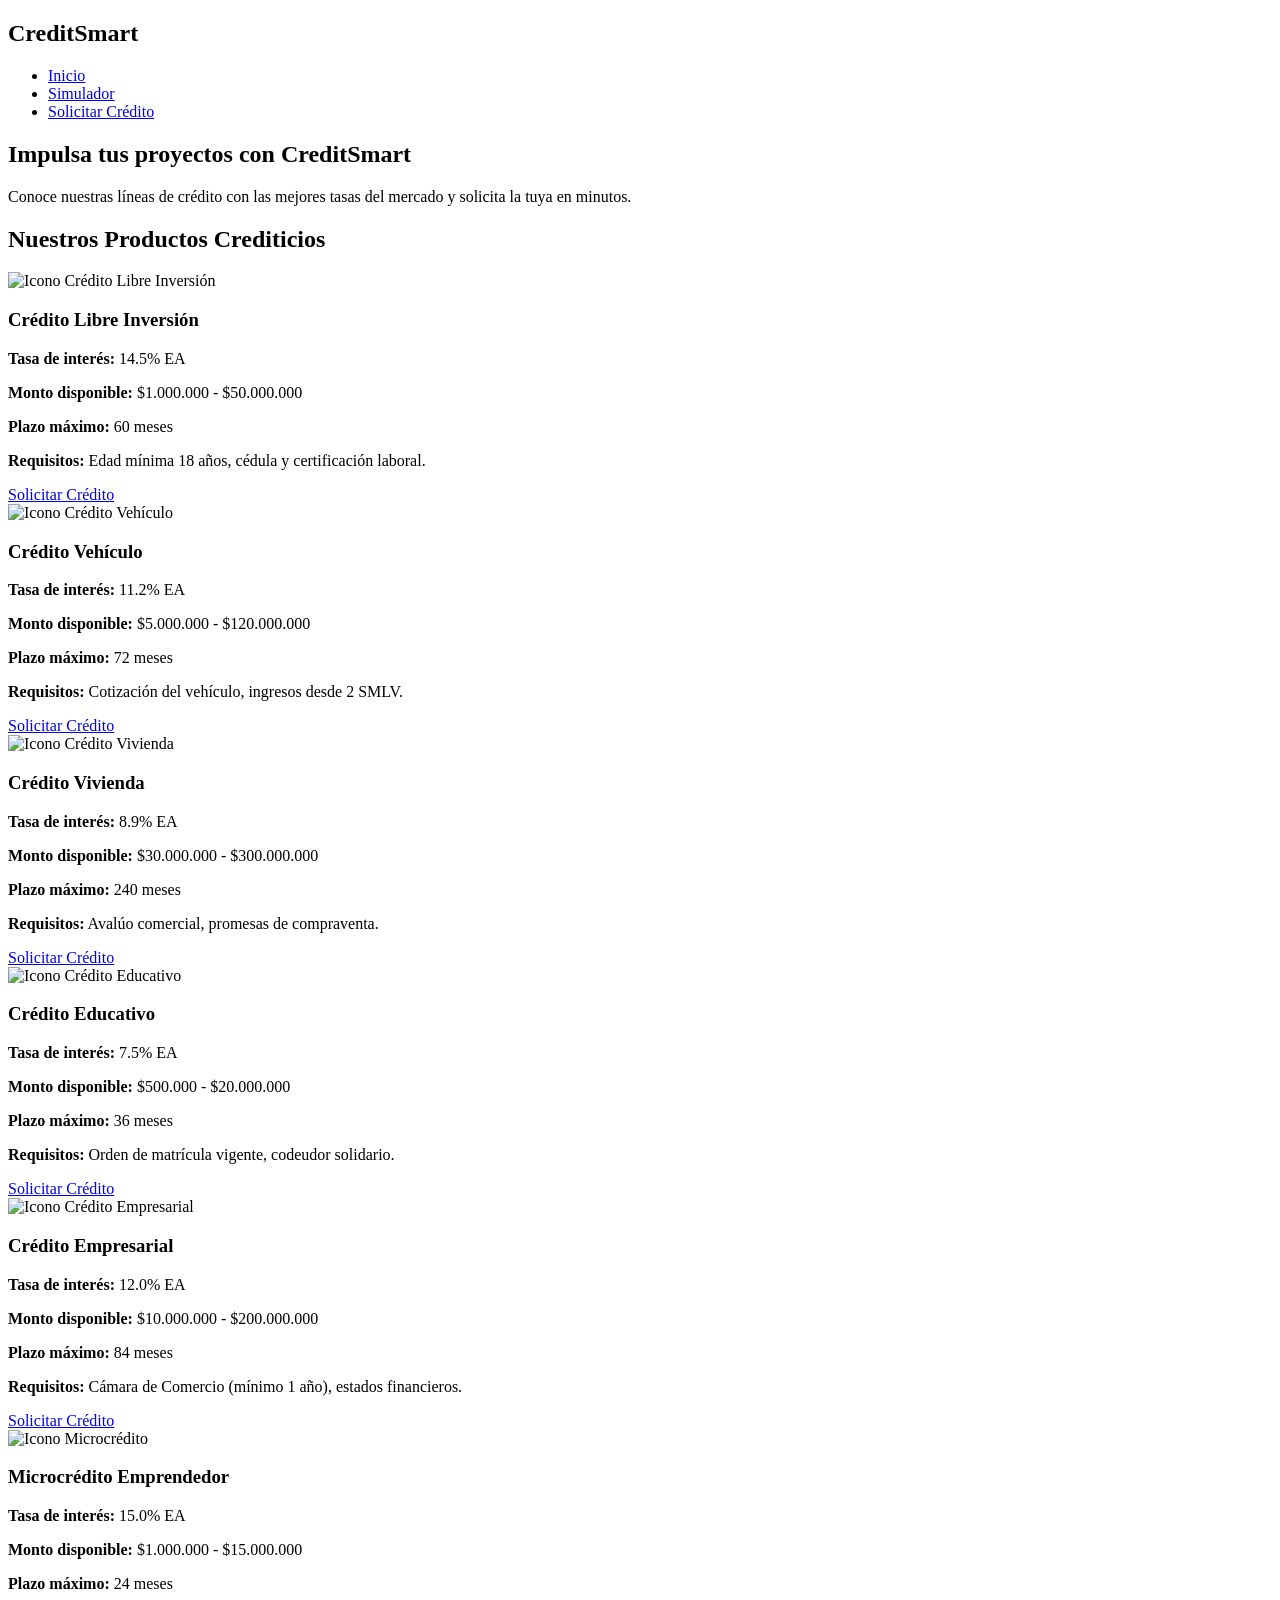
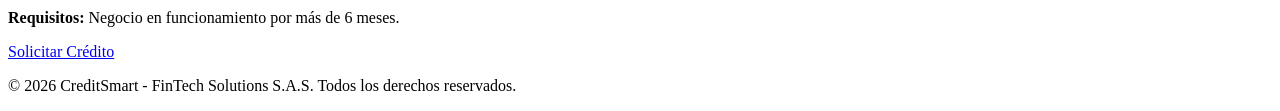
==== index.html @ afccb5d5 "feat: estructura base HTML5 semantica para index.html" ====
<!DOCTYPE html>
<html lang="es">
<head>
    <meta charset="UTF-8">
    <meta name="viewport" content="width=device-width, initial-scale=1.0">
    <title>CreditSmart - Catálogo de Créditos</title>
</head>
<body>

    <!-- Encabezado y Navegación Principal -->
    <header>
        <nav>
            <div class="brand">
                <h2>CreditSmart</h2>
            </div>
            <ul>
                <li><a href="index.html" class="active">Inicio</a></li>
                <li><a href="simulador.html">Simulador</a></li>
                <li><a href="solicitar.html">Solicitar Crédito</a></li>
            </ul>
        </nav>
    </header>

    <!-- Contenido Principal -->
    <main>
        <!-- Sección Banner/Hero -->
        <section class="hero">
            <h1>Impulsa tus proyectos con CreditSmart</h1>
            <p>Conoce nuestras líneas de crédito con las mejores tasas del mercado y solicita la tuya en minutos.</p>
        </section>

        <!-- Sección Catálogo de Productos -->
        <section class="catalog">
            <h2>Nuestros Productos Crediticios</h2>
            
            <div class="cards-container">
                
                <!-- Tarjeta 1: Libre Inversión -->
                <article class="credit-card">
                    <img src="https://placehold.co/100x100?text=Libre+Inversion" alt="Icono Crédito Libre Inversión">
                    <h3>Crédito Libre Inversión</h3>
                    <p class="interest-rate"><strong>Tasa de interés:</strong> 14.5% EA</p>
                    <p class="amount"><strong>Monto disponible:</strong> $1.000.000 - $50.000.000</p>
                    <p class="term"><strong>Plazo máximo:</strong> 60 meses</p>
                    <p class="requirements"><strong>Requisitos:</strong> Edad mínima 18 años, cédula y certificación laboral.</p>
                    <a href="solicitar.html" class="btn">Solicitar Crédito</a>
                </article>

                <!-- Tarjeta 2: Crédito Vehículo -->
                <article class="credit-card">
                    <img src="https://placehold.co/100x100?text=Vehiculo" alt="Icono Crédito Vehículo">
                    <h3>Crédito Vehículo</h3>
                    <p class="interest-rate"><strong>Tasa de interés:</strong> 11.2% EA</p>
                    <p class="amount"><strong>Monto disponible:</strong> $5.000.000 - $120.000.000</p>
                    <p class="term"><strong>Plazo máximo:</strong> 72 meses</p>
                    <p class="requirements"><strong>Requisitos:</strong> Cotización del vehículo, ingresos desde 2 SMLV.</p>
                    <a href="solicitar.html" class="btn">Solicitar Crédito</a>
                </article>

                <!-- Tarjeta 3: Crédito Vivienda -->
                <article class="credit-card">
                    <img src="https://placehold.co/100x100?text=Vivienda" alt="Icono Crédito Vivienda">
                    <h3>Crédito Vivienda</h3>
                    <p class="interest-rate"><strong>Tasa de interés:</strong> 8.9% EA</p>
                    <p class="amount"><strong>Monto disponible:</strong> $30.000.000 - $300.000.000</p>
                    <p class="term"><strong>Plazo máximo:</strong> 240 meses</p>
                    <p class="requirements"><strong>Requisitos:</strong> Avalúo comercial, promesas de compraventa.</p>
                    <a href="solicitar.html" class="btn">Solicitar Crédito</a>
                </article>

                <!-- Tarjeta 4: Crédito Educativo -->
                <article class="credit-card">
                    <img src="https://placehold.co/100x100?text=Educativo" alt="Icono Crédito Educativo">
                    <h3>Crédito Educativo</h3>
                    <p class="interest-rate"><strong>Tasa de interés:</strong> 7.5% EA</p>
                    <p class="amount"><strong>Monto disponible:</strong> $500.000 - $20.000.000</p>
                    <p class="term"><strong>Plazo máximo:</strong> 36 meses</p>
                    <p class="requirements"><strong>Requisitos:</strong> Orden de matrícula vigente, codeudor solidario.</p>
                    <a href="solicitar.html" class="btn">Solicitar Crédito</a>
                </article>

                <!-- Tarjeta 5: Crédito Empresarial -->
                <article class="credit-card">
                    <img src="https://placehold.co/100x100?text=Empresarial" alt="Icono Crédito Empresarial">
                    <h3>Crédito Empresarial</h3>
                    <p class="interest-rate"><strong>Tasa de interés:</strong> 12.0% EA</p>
                    <p class="amount"><strong>Monto disponible:</strong> $10.000.000 - $200.000.000</p>
                    <p class="term"><strong>Plazo máximo:</strong> 84 meses</p>
                    <p class="requirements"><strong>Requisitos:</strong> Cámara de Comercio (mínimo 1 año), estados financieros.</p>
                    <a href="solicitar.html" class="btn">Solicitar Crédito</a>
                </article>

                <!-- Tarjeta 6: Microcrédito -->
                <article class="credit-card">
                    <img src="https://placehold.co/100x100?text=Microcredito" alt="Icono Microcrédito">
                    <h3>Microcrédito Emprendedor</h3>
                    <p class="interest-rate"><strong>Tasa de interés:</strong> 15.0% EA</p>
                    <p class="amount"><strong>Monto disponible:</strong> $1.000.000 - $15.000.000</p>
                    <p class="term"><strong>Plazo máximo:</strong> 24 meses</p>
                    <p class="requirements"><strong>Requisitos:</strong> Negocio en funcionamiento por más de 6 meses.</p>
                    <a href="solicitar.html" class="btn">Solicitar Crédito</a>
                </article>

            </div>
        </section>
    </main>

    <!-- Pie de Página -->
    <footer>
        <p>&copy; 2026 CreditSmart - FinTech Solutions S.A.S. Todos los derechos reservados.</p>
    </footer>

</body>
</html>
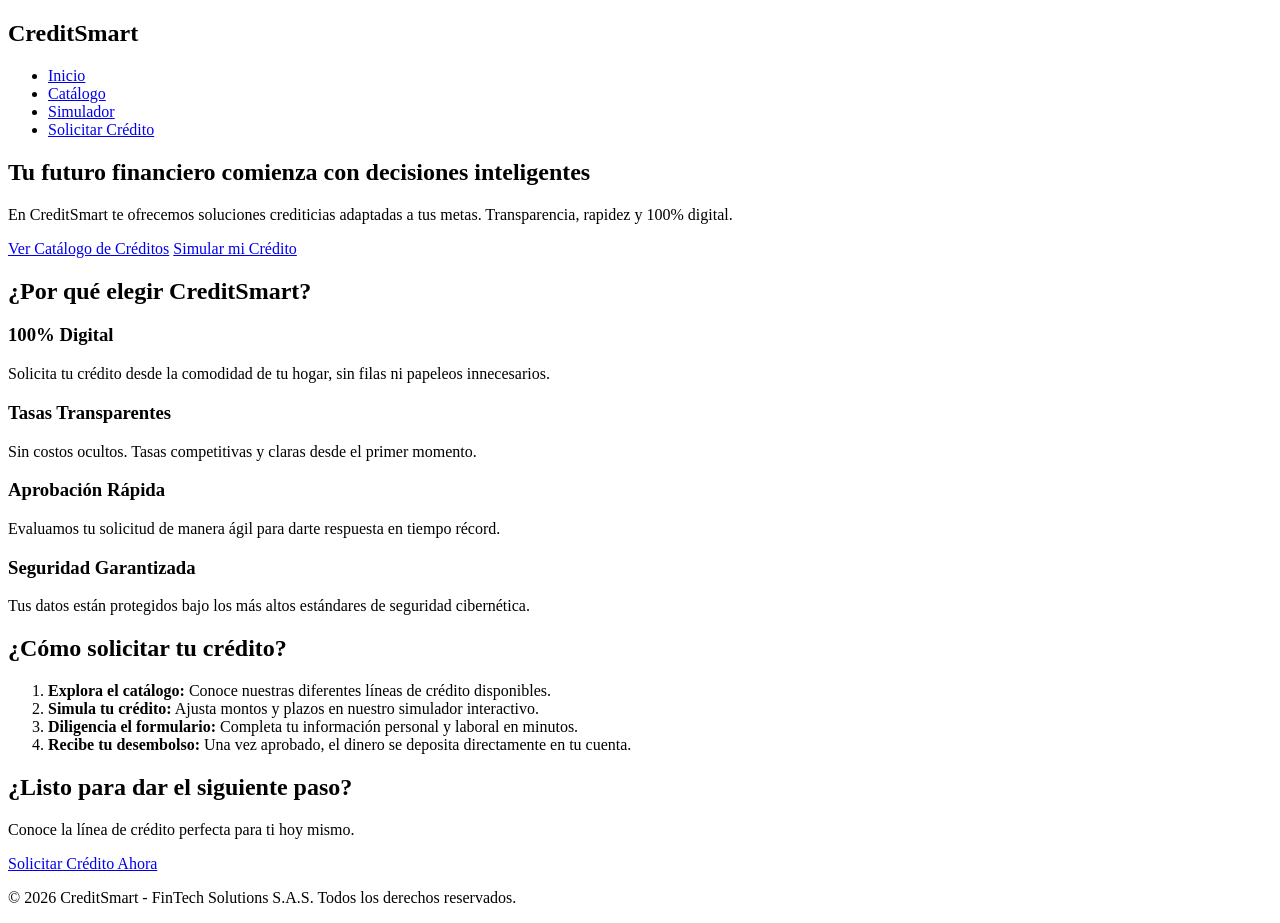
==== commit c0f4fdcd: "feat: creación landing page principal (index.html) y separación de la página de catálogo" ====
--- a/index.html
+++ b/index.html
@@ -3,11 +3,11 @@
 <head>
     <meta charset="UTF-8">
     <meta name="viewport" content="width=device-width, initial-scale=1.0">
-    <title>CreditSmart - Catálogo de Créditos</title>
+    <title>CreditSmart - Tu Aliado Financiero</title>
 </head>
 <body>
 
-    <!-- Encabezado y Navegación Principal -->
+    <!-- Encabezado y Navegación -->
     <header>
         <nav>
             <div class="brand">
@@ -15,97 +15,69 @@
             </div>
             <ul>
                 <li><a href="index.html" class="active">Inicio</a></li>
-                <li><a href="simulador.html">Simulador</a></li>
-                <li><a href="solicitar.html">Solicitar Crédito</a></li>
+                <li><a href="catalog.html">Catálogo</a></li>
+                <li><a href="simulator.html">Simulador</a></li>
+                <li><a href="request.html">Solicitar Crédito</a></li>
             </ul>
         </nav>
     </header>
 
-    <!-- Contenido Principal -->
     <main>
-        <!-- Sección Banner/Hero -->
+        <!-- Sección Banner Principal / Hero -->
         <section class="hero">
-            <h1>Impulsa tus proyectos con CreditSmart</h1>
-            <p>Conoce nuestras líneas de crédito con las mejores tasas del mercado y solicita la tuya en minutos.</p>
+            <h1>Tu futuro financiero comienza con decisiones inteligentes</h1>
+            <p>En CreditSmart te ofrecemos soluciones crediticias adaptadas a tus metas. Transparencia, rapidez y 100% digital.</p>
+            <div class="hero-buttons">
+                <a href="catalog.html" class="btn btn-primary">Ver Catálogo de Créditos</a>
+                <a href="simulator.html" class="btn btn-secondary">Simular mi Crédito</a>
+            </div>
         </section>
 
-        <!-- Sección Catálogo de Productos -->
-        <section class="catalog">
-            <h2>Nuestros Productos Crediticios</h2>
-            
-            <div class="cards-container">
-                
-                <!-- Tarjeta 1: Libre Inversión -->
-                <article class="credit-card">
-                    <img src="https://placehold.co/100x100?text=Libre+Inversion" alt="Icono Crédito Libre Inversión">
-                    <h3>Crédito Libre Inversión</h3>
-                    <p class="interest-rate"><strong>Tasa de interés:</strong> 14.5% EA</p>
-                    <p class="amount"><strong>Monto disponible:</strong> $1.000.000 - $50.000.000</p>
-                    <p class="term"><strong>Plazo máximo:</strong> 60 meses</p>
-                    <p class="requirements"><strong>Requisitos:</strong> Edad mínima 18 años, cédula y certificación laboral.</p>
-                    <a href="solicitar.html" class="btn">Solicitar Crédito</a>
+        <!-- Sección de Características y Beneficios -->
+        <section class="features">
+            <h2>¿Por qué elegir CreditSmart?</h2>
+            <div class="features-grid">
+                <article class="feature-card">
+                    <h3>100% Digital</h3>
+                    <p>Solicita tu crédito desde la comodidad de tu hogar, sin filas ni papeleos innecesarios.</p>
                 </article>
 
-                <!-- Tarjeta 2: Crédito Vehículo -->
-                <article class="credit-card">
-                    <img src="https://placehold.co/100x100?text=Vehiculo" alt="Icono Crédito Vehículo">
-                    <h3>Crédito Vehículo</h3>
-                    <p class="interest-rate"><strong>Tasa de interés:</strong> 11.2% EA</p>
-                    <p class="amount"><strong>Monto disponible:</strong> $5.000.000 - $120.000.000</p>
-                    <p class="term"><strong>Plazo máximo:</strong> 72 meses</p>
-                    <p class="requirements"><strong>Requisitos:</strong> Cotización del vehículo, ingresos desde 2 SMLV.</p>
-                    <a href="solicitar.html" class="btn">Solicitar Crédito</a>
+                <article class="feature-card">
+                    <h3>Tasas Transparentes</h3>
+                    <p>Sin costos ocultos. Tasas competitivas y claras desde el primer momento.</p>
                 </article>
 
-                <!-- Tarjeta 3: Crédito Vivienda -->
-                <article class="credit-card">
-                    <img src="https://placehold.co/100x100?text=Vivienda" alt="Icono Crédito Vivienda">
-                    <h3>Crédito Vivienda</h3>
-                    <p class="interest-rate"><strong>Tasa de interés:</strong> 8.9% EA</p>
-                    <p class="amount"><strong>Monto disponible:</strong> $30.000.000 - $300.000.000</p>
-                    <p class="term"><strong>Plazo máximo:</strong> 240 meses</p>
-                    <p class="requirements"><strong>Requisitos:</strong> Avalúo comercial, promesas de compraventa.</p>
-                    <a href="solicitar.html" class="btn">Solicitar Crédito</a>
+                <article class="feature-card">
+                    <h3>Aprobación Rápida</h3>
+                    <p>Evaluamos tu solicitud de manera ágil para darte respuesta en tiempo récord.</p>
                 </article>
 
-                <!-- Tarjeta 4: Crédito Educativo -->
-                <article class="credit-card">
-                    <img src="https://placehold.co/100x100?text=Educativo" alt="Icono Crédito Educativo">
-                    <h3>Crédito Educativo</h3>
-                    <p class="interest-rate"><strong>Tasa de interés:</strong> 7.5% EA</p>
-                    <p class="amount"><strong>Monto disponible:</strong> $500.000 - $20.000.000</p>
-                    <p class="term"><strong>Plazo máximo:</strong> 36 meses</p>
-                    <p class="requirements"><strong>Requisitos:</strong> Orden de matrícula vigente, codeudor solidario.</p>
-                    <a href="solicitar.html" class="btn">Solicitar Crédito</a>
+                <article class="feature-card">
+                    <h3>Seguridad Garantizada</h3>
+                    <p>Tus datos están protegidos bajo los más altos estándares de seguridad cibernética.</p>
                 </article>
+            </div>
+        </section>
 
-                <!-- Tarjeta 5: Crédito Empresarial -->
-                <article class="credit-card">
-                    <img src="https://placehold.co/100x100?text=Empresarial" alt="Icono Crédito Empresarial">
-                    <h3>Crédito Empresarial</h3>
-                    <p class="interest-rate"><strong>Tasa de interés:</strong> 12.0% EA</p>
-                    <p class="amount"><strong>Monto disponible:</strong> $10.000.000 - $200.000.000</p>
-                    <p class="term"><strong>Plazo máximo:</strong> 84 meses</p>
-                    <p class="requirements"><strong>Requisitos:</strong> Cámara de Comercio (mínimo 1 año), estados financieros.</p>
-                    <a href="solicitar.html" class="btn">Solicitar Crédito</a>
-                </article>
+        <!-- Sección ¿Cómo funciona? -->
+        <section class="how-it-works">
+            <h2>¿Cómo solicitar tu crédito?</h2>
+            <ol class="steps-list">
+                <li><strong>Explora el catálogo:</strong> Conoce nuestras diferentes líneas de crédito disponibles.</li>
+                <li><strong>Simula tu crédito:</strong> Ajusta montos y plazos en nuestro simulador interactivo.</li>
+                <li><strong>Diligencia el formulario:</strong> Completa tu información personal y laboral en minutos.</li>
+                <li><strong>Recibe tu desembolso:</strong> Una vez aprobado, el dinero se deposita directamente en tu cuenta.</li>
+            </ol>
+        </section>
 
-                <!-- Tarjeta 6: Microcrédito -->
-                <article class="credit-card">
-                    <img src="https://placehold.co/100x100?text=Microcredito" alt="Icono Microcrédito">
-                    <h3>Microcrédito Emprendedor</h3>
-                    <p class="interest-rate"><strong>Tasa de interés:</strong> 15.0% EA</p>
-                    <p class="amount"><strong>Monto disponible:</strong> $1.000.000 - $15.000.000</p>
-                    <p class="term"><strong>Plazo máximo:</strong> 24 meses</p>
-                    <p class="requirements"><strong>Requisitos:</strong> Negocio en funcionamiento por más de 6 meses.</p>
-                    <a href="solicitar.html" class="btn">Solicitar Crédito</a>
-                </article>
-
-            </div>
+        <!-- Llamado a la Acción (CTA) Final -->
+        <section class="cta-banner">
+            <h2>¿Listo para dar el siguiente paso?</h2>
+            <p>Conoce la línea de crédito perfecta para ti hoy mismo.</p>
+            <a href="request.html" class="btn btn-cta">Solicitar Crédito Ahora</a>
         </section>
     </main>
 
-    <!-- Pie de Página -->
     <footer>
         <p>&copy; 2026 CreditSmart - FinTech Solutions S.A.S. Todos los derechos reservados.</p>
     </footer>
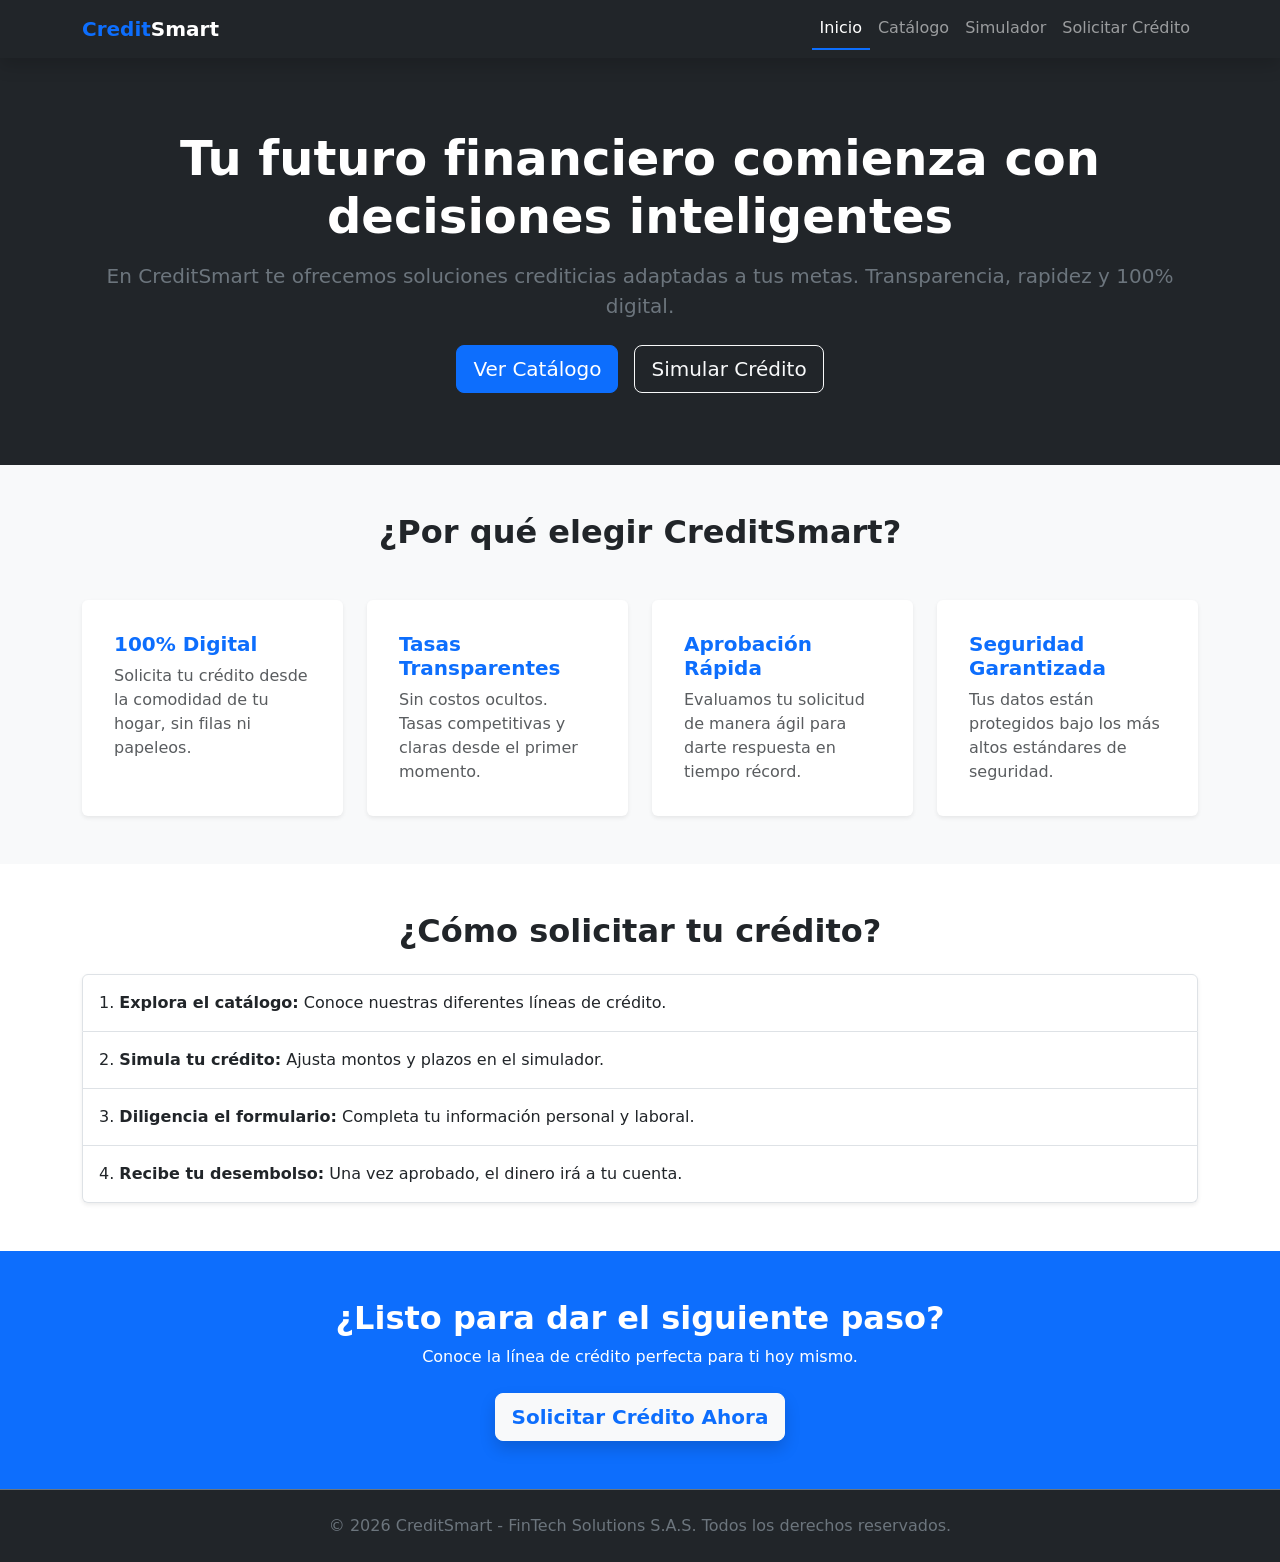
==== commit 64c51411: "style: integracion de Bootstrap 5, navegacion sticky-top y diseño responsive" ====
--- a/index.html
+++ b/index.html
@@ -4,83 +4,113 @@
     <meta charset="UTF-8">
     <meta name="viewport" content="width=device-width, initial-scale=1.0">
     <title>CreditSmart - Tu Aliado Financiero</title>
+    <!-- Bootstrap 5 CSS CDN -->
+    <link href="https://cdn.jsdelivr.net/npm/bootstrap@5.3.3/dist/css/bootstrap.min.css" rel="stylesheet">
+    <link rel="stylesheet" href="css/styles.css">
 </head>
-<body>
+<body class="bg-light">
 
-    <!-- Encabezado y Navegación -->
-    <header>
-        <nav>
-            <div class="brand">
-                <h2>CreditSmart</h2>
+    <!-- Encabezado Sticky y Navegación -->
+    <header class="sticky-top">
+        <nav class="navbar navbar-expand-lg navbar-dark bg-dark shadow">
+            <div class="container">
+                <a class="navbar-brand fw-bold text-primary" href="index.html">Credit<span class="text-white">Smart</span></a>
+                <button class="navbar-toggler" type="button" data-bs-toggle="collapse" data-bs-target="#navbarNav">
+                    <span class="navbar-toggler-icon"></span>
+                </button>
+                <div class="collapse navbar-collapse" id="navbarNav">
+                    <ul class="navbar-nav ms-auto">
+                        <li class="nav-item"><a class="nav-link active" href="index.html">Inicio</a></li>
+                        <li class="nav-item"><a class="nav-link" href="catalog.html">Catálogo</a></li>
+                        <li class="nav-item"><a class="nav-link" href="simulator.html">Simulador</a></li>
+                        <li class="nav-item"><a class="nav-link" href="request.html">Solicitar Crédito</a></li>
+                    </ul>
+                </div>
             </div>
-            <ul>
-                <li><a href="index.html" class="active">Inicio</a></li>
-                <li><a href="catalog.html">Catálogo</a></li>
-                <li><a href="simulator.html">Simulador</a></li>
-                <li><a href="request.html">Solicitar Crédito</a></li>
-            </ul>
         </nav>
     </header>
 
     <main>
-        <!-- Sección Banner Principal / Hero -->
-        <section class="hero">
-            <h1>Tu futuro financiero comienza con decisiones inteligentes</h1>
-            <p>En CreditSmart te ofrecemos soluciones crediticias adaptadas a tus metas. Transparencia, rapidez y 100% digital.</p>
-            <div class="hero-buttons">
-                <a href="catalog.html" class="btn btn-primary">Ver Catálogo de Créditos</a>
-                <a href="simulator.html" class="btn btn-secondary">Simular mi Crédito</a>
+        <!-- Hero Section -->
+        <section class="bg-dark text-white py-5 text-center">
+            <div class="container py-4">
+                <h1 class="display-5 fw-bold mb-3">Tu futuro financiero comienza con decisiones inteligentes</h1>
+                <p class="lead text-secondary mb-4">En CreditSmart te ofrecemos soluciones crediticias adaptadas a tus metas. Transparencia, rapidez y 100% digital.</p>
+                <div class="d-flex justify-content-center gap-3">
+                    <a href="catalog.html" class="btn btn-primary btn-lg">Ver Catálogo</a>
+                    <a href="simulator.html" class="btn btn-outline-light btn-lg">Simular Crédito</a>
+                </div>
             </div>
         </section>
 
-        <!-- Sección de Características y Beneficios -->
-        <section class="features">
-            <h2>¿Por qué elegir CreditSmart?</h2>
-            <div class="features-grid">
-                <article class="feature-card">
-                    <h3>100% Digital</h3>
-                    <p>Solicita tu crédito desde la comodidad de tu hogar, sin filas ni papeleos innecesarios.</p>
-                </article>
-
-                <article class="feature-card">
-                    <h3>Tasas Transparentes</h3>
-                    <p>Sin costos ocultos. Tasas competitivas y claras desde el primer momento.</p>
-                </article>
-
-                <article class="feature-card">
-                    <h3>Aprobación Rápida</h3>
-                    <p>Evaluamos tu solicitud de manera ágil para darte respuesta en tiempo récord.</p>
-                </article>
-
-                <article class="feature-card">
-                    <h3>Seguridad Garantizada</h3>
-                    <p>Tus datos están protegidos bajo los más altos estándares de seguridad cibernética.</p>
-                </article>
+        <!-- Características -->
+        <section class="container py-5">
+            <h2 class="text-center fw-bold mb-5">¿Por qué elegir CreditSmart?</h2>
+            <div class="row row-cols-1 row-cols-md-2 row-cols-lg-4 g-4">
+                <div class="col">
+                    <div class="card h-100 shadow-sm border-0 p-3">
+                        <div class="card-body">
+                            <h3 class="h5 card-title text-primary fw-bold">100% Digital</h3>
+                            <p class="card-text text-muted">Solicita tu crédito desde la comodidad de tu hogar, sin filas ni papeleos.</p>
+                        </div>
+                    </div>
+                </div>
+                <div class="col">
+                    <div class="card h-100 shadow-sm border-0 p-3">
+                        <div class="card-body">
+                            <h3 class="h5 card-title text-primary fw-bold">Tasas Transparentes</h3>
+                            <p class="card-text text-muted">Sin costos ocultos. Tasas competitivas y claras desde el primer momento.</p>
+                        </div>
+                    </div>
+                </div>
+                <div class="col">
+                    <div class="card h-100 shadow-sm border-0 p-3">
+                        <div class="card-body">
+                            <h3 class="h5 card-title text-primary fw-bold">Aprobación Rápida</h3>
+                            <p class="card-text text-muted">Evaluamos tu solicitud de manera ágil para darte respuesta en tiempo récord.</p>
+                        </div>
+                    </div>
+                </div>
+                <div class="col">
+                    <div class="card h-100 shadow-sm border-0 p-3">
+                        <div class="card-body">
+                            <h3 class="h5 card-title text-primary fw-bold">Seguridad Garantizada</h3>
+                            <p class="card-text text-muted">Tus datos están protegidos bajo los más altos estándares de seguridad.</p>
+                        </div>
+                    </div>
+                </div>
             </div>
         </section>
 
-        <!-- Sección ¿Cómo funciona? -->
-        <section class="how-it-works">
-            <h2>¿Cómo solicitar tu crédito?</h2>
-            <ol class="steps-list">
-                <li><strong>Explora el catálogo:</strong> Conoce nuestras diferentes líneas de crédito disponibles.</li>
-                <li><strong>Simula tu crédito:</strong> Ajusta montos y plazos en nuestro simulador interactivo.</li>
-                <li><strong>Diligencia el formulario:</strong> Completa tu información personal y laboral en minutos.</li>
-                <li><strong>Recibe tu desembolso:</strong> Una vez aprobado, el dinero se deposita directamente en tu cuenta.</li>
-            </ol>
+        <!-- ¿Cómo funciona? -->
+        <section class="bg-white py-5">
+            <div class="container max-w-lg">
+                <h2 class="text-center fw-bold mb-4">¿Cómo solicitar tu crédito?</h2>
+                <ol class="list-group list-group-numbered shadow-sm">
+                    <li class="list-group-item py-3"><strong>Explora el catálogo:</strong> Conoce nuestras diferentes líneas de crédito.</li>
+                    <li class="list-group-item py-3"><strong>Simula tu crédito:</strong> Ajusta montos y plazos en el simulador.</li>
+                    <li class="list-group-item py-3"><strong>Diligencia el formulario:</strong> Completa tu información personal y laboral.</li>
+                    <li class="list-group-item py-3"><strong>Recibe tu desembolso:</strong> Una vez aprobado, el dinero irá a tu cuenta.</li>
+                </ol>
+            </div>
         </section>
 
-        <!-- Llamado a la Acción (CTA) Final -->
-        <section class="cta-banner">
-            <h2>¿Listo para dar el siguiente paso?</h2>
-            <p>Conoce la línea de crédito perfecta para ti hoy mismo.</p>
-            <a href="request.html" class="btn btn-cta">Solicitar Crédito Ahora</a>
+        <!-- CTA Final -->
+        <section class="bg-primary text-white py-5 text-center">
+            <div class="container">
+                <h2 class="fw-bold mb-2">¿Listo para dar el siguiente paso?</h2>
+                <p class="mb-4">Conoce la línea de crédito perfecta para ti hoy mismo.</p>
+                <a href="request.html" class="btn btn-light btn-lg text-primary fw-bold shadow">Solicitar Crédito Ahora</a>
+            </div>
         </section>
     </main>
 
-    <footer>
-        <p>&copy; 2026 CreditSmart - FinTech Solutions S.A.S. Todos los derechos reservados.</p>
+    <footer class="bg-dark text-secondary py-4 text-center mt-auto border-top border-secondary">
+        <div class="container">
+            <p class="mb-0">&copy; 2026 CreditSmart - FinTech Solutions S.A.S. Todos los derechos reservados.</p>
+        </div>
     </footer>
 
+    <script src="https://cdn.jsdelivr.net/npm/bootstrap@5.3.3/dist/js/bootstrap.bundle.min.js"></script>
 </body>
 </html>
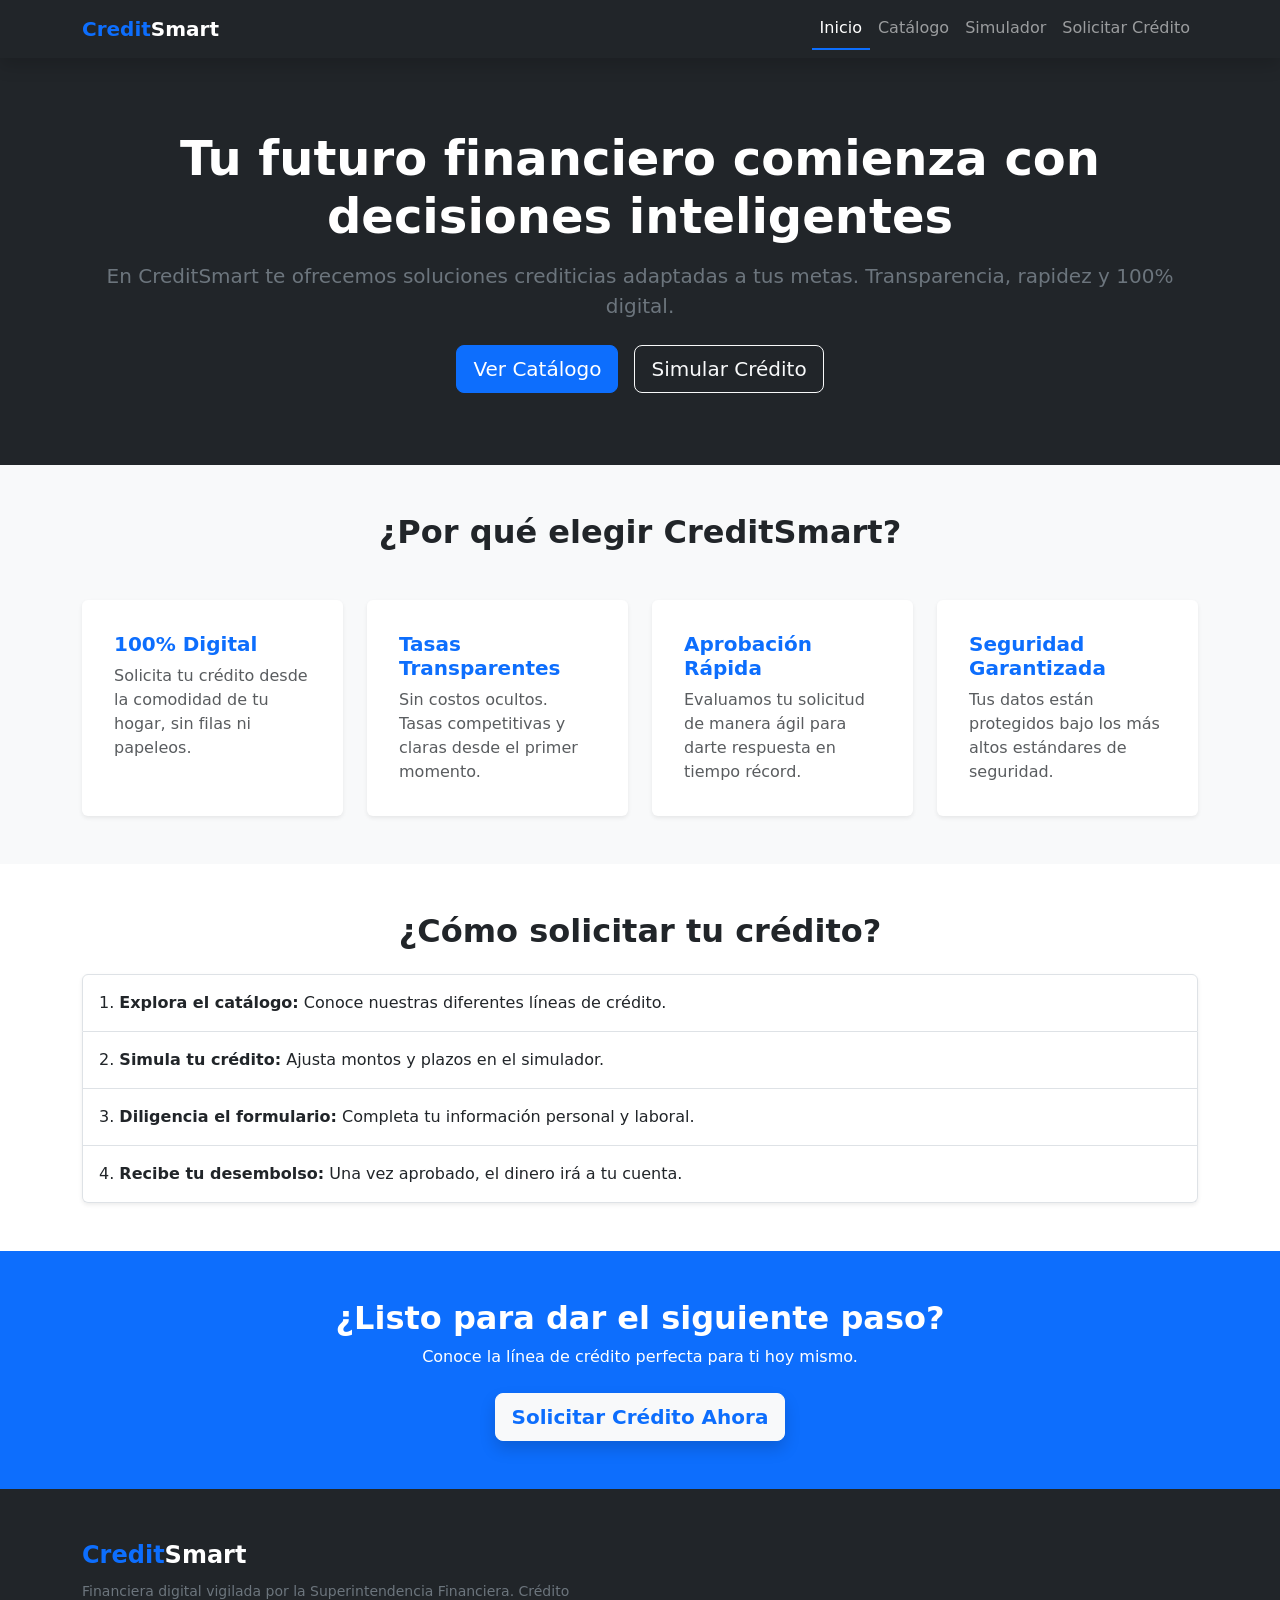
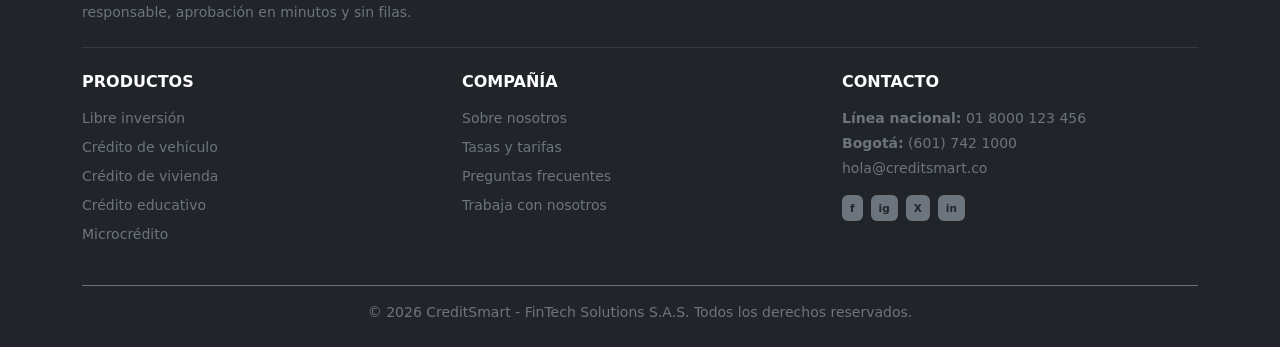
==== commit ed20a729: "refactor: actualizacion de footer corporativo y rediseño del simulador de credito" ====
--- a/index.html
+++ b/index.html
@@ -105,9 +105,65 @@
         </section>
     </main>
 
-    <footer class="bg-dark text-secondary py-4 text-center mt-auto border-top border-secondary">
+    <!-- Contenedor del Footer -->
+    <footer class="bg-dark text-white pt-5 pb-4 mt-auto">
         <div class="container">
-            <p class="mb-0">&copy; 2026 CreditSmart - FinTech Solutions S.A.S. Todos los derechos reservados.</p>
+            <!-- Resumen de la Empresa -->
+            <div class="mb-4">
+                <a class="navbar-brand fw-bold text-primary fs-4 d-block mb-2" href="index.html">
+                    Credit<span class="text-white">Smart</span>
+                </a>
+                <p class="text-secondary small mb-0" style="max-width: 550px;">
+                    Financiera digital vigilada por la Superintendencia Financiera. Crédito responsable, aprobación en minutos y sin filas.
+                </p>
+            </div>
+
+            <hr class="border-secondary my-4">
+
+            <!-- Columnas de Información -->
+            <div class="row g-4 text-secondary small">
+                <!-- Productos -->
+                <div class="col-6 col-md-4">
+                    <h6 class="text-white fw-bold mb-3 text-uppercase">Productos</h6>
+                    <ul class="list-unstyled">
+                        <li class="mb-2"><span class="text-secondary text-decoration-none">Libre inversión</span></li>
+                        <li class="mb-2"><span class="text-secondary text-decoration-none">Crédito de vehículo</span></li>
+                        <li class="mb-2"><span class="text-secondary text-decoration-none">Crédito de vivienda</span></li>
+                        <li class="mb-2"><span class="text-secondary text-decoration-none">Crédito educativo</span></li>
+                        <li class="mb-2"><span class="text-secondary text-decoration-none">Microcrédito</span></li>
+                    </ul>
+                </div>
+
+                <!-- Compañía -->
+                <div class="col-6 col-md-4">
+                    <h6 class="text-white fw-bold mb-3 text-uppercase">Compañía</h6>
+                    <ul class="list-unstyled">
+                        <li class="mb-2"><span class="text-secondary text-decoration-none">Sobre nosotros</span></li>
+                        <li class="mb-2"><span class="text-secondary text-decoration-none">Tasas y tarifas</span></li>
+                        <li class="mb-2"><span class="text-secondary text-decoration-none">Preguntas frecuentes</span></li>
+                        <li class="mb-2"><span class="text-secondary text-decoration-none">Trabaja con nosotros</span></li>
+                    </ul>
+                </div>
+
+                <!-- Contacto -->
+                <div class="col-12 col-md-4">
+                    <h6 class="text-white fw-bold mb-3 text-uppercase">Contacto</h6>
+                    <p class="mb-1"><strong>Línea nacional:</strong> 01 8000 123 456</p>
+                    <p class="mb-1"><strong>Bogotá:</strong> (601) 742 1000</p>
+                    <p class="mb-3">hola@creditsmart.co</p>
+                    
+                    <div class="d-flex gap-2">
+                        <span class="badge bg-secondary text-dark p-2">f</span>
+                        <span class="badge bg-secondary text-dark p-2">ig</span>
+                        <span class="badge bg-secondary text-dark p-2">X</span>
+                        <span class="badge bg-secondary text-dark p-2">in</span>
+                    </div>
+                </div>
+            </div>
+
+            <div class="text-center text-secondary small mt-4 pt-3 border-top border-secondary">
+                <p class="mb-0">&copy; 2026 CreditSmart - FinTech Solutions S.A.S. Todos los derechos reservados.</p>
+            </div>
         </div>
     </footer>
 
--- a/css/styles.css
+++ b/css/styles.css
@@ -0,0 +1,23 @@
+/* Estilos para el Footer y el Simulador */
+body {
+    display: flex;
+    flex-direction: column;
+    min-height: 100vh;
+}
+
+main {
+    flex: 1;
+}
+
+/* Tarjeta oscura del simulador */
+.bg-navy {
+    background-color: #0d1b2a;
+}
+
+.bg-navy-light {
+    background-color: rgba(255, 255, 255, 0.08);
+}
+
+.nav-link.active {
+    border-bottom: 2px solid #0d6efd;
+}
